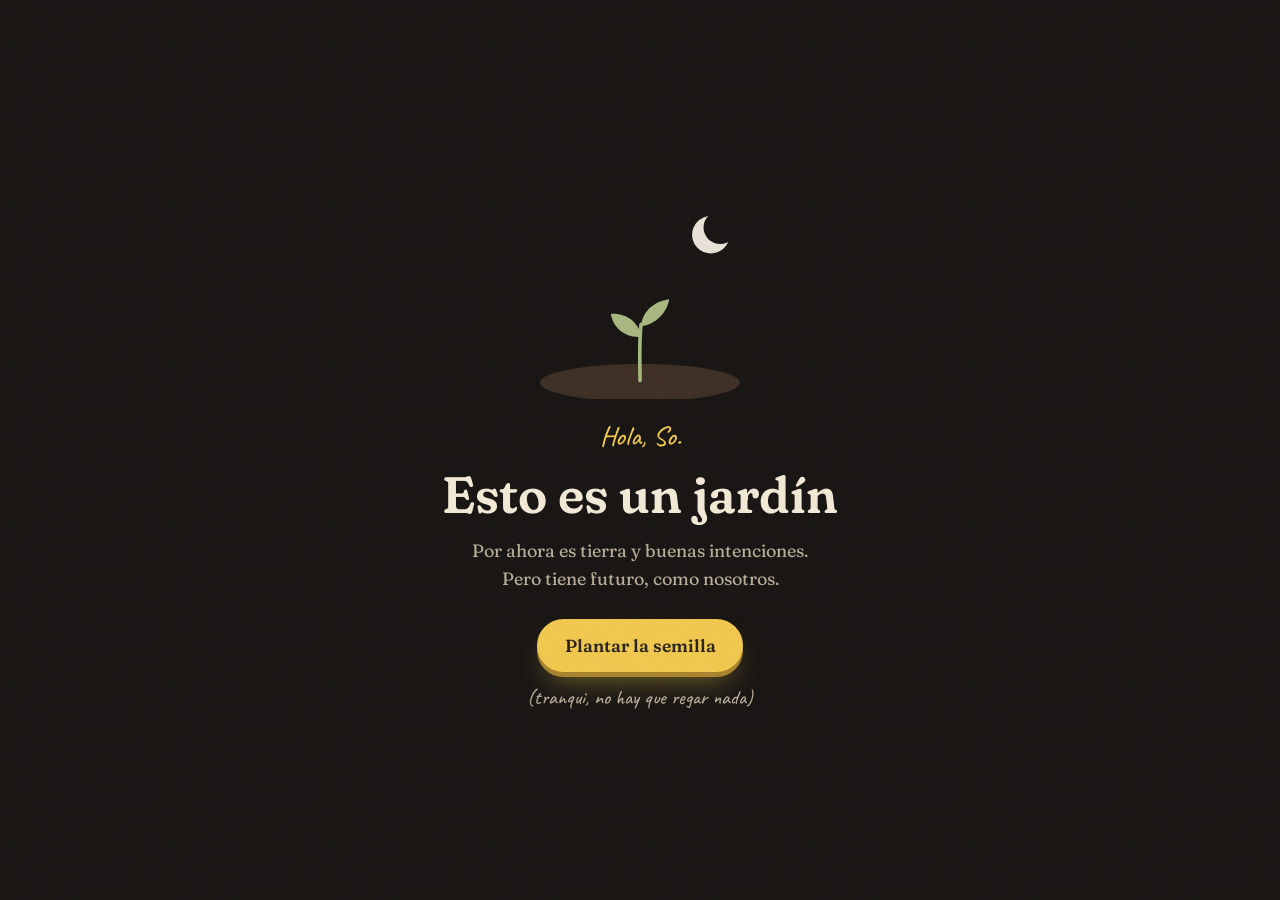
==== index.html @ dcb13357 "Etapa 1: estructura base, navegación y estilo "jardín nocturno" - Página única con secciones por has" ====
<!doctype html>
<html lang="es-AR">
<head>
  <meta charset="utf-8">
  <meta name="viewport" content="width=device-width, initial-scale=1, viewport-fit=cover">
  <meta name="robots" content="noindex, nofollow">
  <meta name="theme-color" content="#14110f">
  <meta name="color-scheme" content="dark">
  <title>Jardín nocturno</title>
  <link rel="icon" href="assets/favicon.svg" type="image/svg+xml">
  <link rel="preconnect" href="https://fonts.googleapis.com">
  <link rel="preconnect" href="https://fonts.gstatic.com" crossorigin>
  <link rel="stylesheet" href="https://fonts.googleapis.com/css2?family=Caveat:wght@500;700&family=Fraunces:ital,opsz,wght,SOFT@0,9..144,300..700,0..100;1,9..144,300..700,0..100&display=swap">
  <link rel="stylesheet" href="css/estilos.css">
  <script type="module" src="js/app.js"></script>
</head>
<body>
  <!-- Cielo de fondo: estrellas + luciérnagas (decorativo) -->
  <div class="cielo" aria-hidden="true">
    <span class="luciernaga" style="--x:12%;--y:22%;--d:0s;--t:13s;--dx:40px;--dy:-50px"></span>
    <span class="luciernaga" style="--x:78%;--y:30%;--d:1.8s;--t:16s;--dx:-30px;--dy:-70px"></span>
    <span class="luciernaga" style="--x:40%;--y:58%;--d:3.1s;--t:12s;--dx:25px;--dy:-40px"></span>
    <span class="luciernaga" style="--x:88%;--y:66%;--d:.7s;--t:15s;--dx:-45px;--dy:-30px"></span>
    <span class="luciernaga" style="--x:20%;--y:80%;--d:2.4s;--t:14s;--dx:35px;--dy:-60px"></span>
    <span class="luciernaga" style="--x:60%;--y:14%;--d:4s;--t:17s;--dx:-20px;--dy:50px"></span>
    <span class="luciernaga" style="--x:52%;--y:86%;--d:1.2s;--t:13s;--dx:-30px;--dy:-55px"></span>
  </div>

  <header class="cabecera">
    <a class="marca" href="#jardin">
      <svg viewBox="0 0 40 48" aria-hidden="true"><use href="#ico-brote"/></svg>
      <span data-texto="sitio.titulo"></span>
    </a>
    <!-- Acá va el botón de música (Etapa 5) -->
    <div class="cabecera__acciones" id="ranura-musica"></div>
  </header>

  <main id="contenido">
    <section id="entrada" class="seccion seccion--entrada" data-seccion hidden aria-labelledby="t-entrada">
      <div class="entrada">
        <svg class="entrada__escena" viewBox="0 0 240 200" aria-hidden="true">
          <circle class="escena__luna" cx="188" cy="42" r="18"/>
          <circle class="escena__luna-sombra" cx="197" cy="35" r="16"/>
          <ellipse class="escena__tierra" cx="120" cy="184" rx="96" ry="18"/>
          <g class="escena__brote">
            <path class="brote__tallo" d="M120 182 C120 160 119 146 121 128"/>
            <path class="brote__hoja" d="M121 140 C104 141 94 130 92 118 C107 117 119 126 121 140Z"/>
            <path class="brote__hoja" d="M121 130 C135 128 146 117 148 104 C133 106 122 116 121 130Z"/>
          </g>
        </svg>
        <p class="manuscrita entrada__saludo" data-texto="entrada.saludo"></p>
        <h1 id="t-entrada" tabindex="-1" data-texto="entrada.titulo"></h1>
        <p class="entrada__texto" data-texto="entrada.texto"></p>
        <button class="boton boton--primario" type="button" data-accion="entrar" data-texto="entrada.boton"></button>
        <p class="manuscrita nota" data-texto="entrada.nota"></p>
      </div>
    </section>

    <section id="jardin" class="seccion" data-seccion hidden aria-labelledby="t-jardin">
      <header class="seccion__cabecera">
        <h1 id="t-jardin" tabindex="-1" data-texto="jardin.titulo"></h1>
        <p class="bajada" data-texto="jardin.bajada"></p>
      </header>
      <div data-jardin></div>
    </section>

    <section id="cartas" class="seccion" data-seccion hidden aria-labelledby="t-cartas">
      <header class="seccion__cabecera">
        <h1 id="t-cartas" tabindex="-1" data-texto="cartas.titulo"></h1>
        <p class="bajada" data-texto="cartas.bajada"></p>
      </header>
      <div data-cartas></div>
    </section>

    <section id="juegos" class="seccion" data-seccion hidden aria-labelledby="t-juegos">
      <header class="seccion__cabecera">
        <h1 id="t-juegos" tabindex="-1" data-texto="juegos.titulo"></h1>
        <p class="bajada" data-texto="juegos.bajada"></p>
      </header>
      <div data-juegos></div>
    </section>

    <footer class="pie">
      <p class="manuscrita" data-texto="sitio.pie"></p>
    </footer>
  </main>

  <nav class="navegacion" aria-label="Secciones">
    <ul>
      <li><a href="#jardin" data-nav="jardin">
        <svg viewBox="0 0 24 24" aria-hidden="true"><use href="#ico-flor"/></svg>
        <span data-texto="nav.jardin"></span></a></li>
      <li><a href="#cartas" data-nav="cartas">
        <svg viewBox="0 0 24 24" aria-hidden="true"><use href="#ico-sobre"/></svg>
        <span data-texto="nav.cartas"></span></a></li>
      <li><a href="#juegos" data-nav="juegos">
        <svg viewBox="0 0 24 24" aria-hidden="true"><use href="#ico-juego"/></svg>
        <span data-texto="nav.juegos"></span></a></li>
    </ul>
  </nav>

  <div class="aviso" role="alert" data-aviso hidden></div>

  <!-- Íconos y dibujos reutilizables -->
  <svg width="0" height="0" style="position:absolute" aria-hidden="true">
    <symbol id="ico-brote" viewBox="0 0 40 48">
      <path d="M20 46 C20 36 19.5 28 21 19" fill="none" stroke="currentColor" stroke-width="2.6" stroke-linecap="round"/>
      <path d="M20.6 28 C12 28 7 22 6 15 C14 15 20 20 20.6 28Z" fill="currentColor"/>
      <path d="M21 21 C28 20 33 14 34 7 C26 8 21.5 13 21 21Z" fill="currentColor"/>
    </symbol>
    <symbol id="ico-flor" viewBox="0 0 24 24">
      <g fill="none" stroke="currentColor" stroke-width="1.8" stroke-linecap="round" stroke-linejoin="round">
        <circle cx="12" cy="5.2" r="2.5"/><circle cx="15.8" cy="9" r="2.5"/>
        <circle cx="12" cy="12.8" r="2.5"/><circle cx="8.2" cy="9" r="2.5"/>
        <path d="M12 15.3V21.5M12 18.5c1.6-1.8 3.4-2.3 5-2"/>
      </g>
      <circle cx="12" cy="9" r="1.4" fill="currentColor"/>
    </symbol>
    <symbol id="ico-sobre" viewBox="0 0 24 24">
      <g fill="none" stroke="currentColor" stroke-width="1.8" stroke-linecap="round" stroke-linejoin="round">
        <rect x="3" y="5.5" width="18" height="13.5" rx="2.2"/>
        <path d="M3.6 7 12 13.2 20.4 7"/>
      </g>
      <circle cx="12" cy="15.6" r="1.6" fill="currentColor"/>
    </symbol>
    <symbol id="ico-juego" viewBox="0 0 24 24">
      <rect x="4" y="4" width="16" height="16" rx="4" fill="none" stroke="currentColor" stroke-width="1.8" transform="rotate(-6 12 12)"/>
      <g fill="currentColor"><circle cx="8.8" cy="9.2" r="1.4"/><circle cx="12" cy="12" r="1.4"/><circle cx="15.2" cy="14.8" r="1.4"/></g>
    </symbol>
  </svg>

  <template id="tpl-brote">
    <svg class="brote" viewBox="0 0 40 48" aria-hidden="true"><use href="#ico-brote"/></svg>
  </template>

  <template id="tpl-margarita">
    <svg class="margarita-tinta" viewBox="0 0 120 150" aria-hidden="true">
      <path class="tallo" d="M60 82 C58 105 62 125 58 146 M60 118 C70 108 82 106 90 110 C82 120 70 122 60 118Z"/>
      <g class="petalos">
        <ellipse cx="60" cy="30" rx="9" ry="22"/>
        <ellipse cx="60" cy="30" rx="9" ry="22" transform="rotate(36 60 60)"/>
        <ellipse cx="60" cy="30" rx="9" ry="22" transform="rotate(72 60 60)"/>
        <ellipse cx="60" cy="30" rx="9" ry="22" transform="rotate(108 60 60)"/>
        <ellipse cx="60" cy="30" rx="9" ry="22" transform="rotate(144 60 60)"/>
        <ellipse cx="60" cy="30" rx="9" ry="22" transform="rotate(180 60 60)"/>
        <ellipse cx="60" cy="30" rx="9" ry="22" transform="rotate(216 60 60)"/>
        <ellipse cx="60" cy="30" rx="9" ry="22" transform="rotate(252 60 60)"/>
        <ellipse cx="60" cy="30" rx="9" ry="22" transform="rotate(288 60 60)"/>
        <ellipse cx="60" cy="30" rx="9" ry="22" transform="rotate(324 60 60)"/>
      </g>
      <circle class="centro" cx="60" cy="60" r="13"/>
    </svg>
  </template>
</body>
</html>
---- css/estilos.css ----
/* =========================================================
   Jardín nocturno — estilos
   Mobile-first: todo está pensado para ~390px y crece desde ahí.
   ========================================================= */

/* ---------- Paleta y tokens ---------- */
:root {
  /* Noche (fondos) */
  --noche: #14110f;
  --noche-2: #1d1915;
  --noche-3: #29231d;
  --linea: #3a3229;

  /* Texto sobre la noche */
  --crema: #f3ead6;
  --crema-tenue: #b8ad97;

  /* Papel (tarjetas "hechas a mano") */
  --papel: #f1e6cc;
  --tinta: #2a211a;
  --tinta-suave: #4d4034;
  --tinta-ambar: #7a4f0e;

  /* Flores y plantas */
  --amarillo: #f2c84b;
  --amarillo-claro: #f8df93;
  --amarillo-sombra: #a8822a;
  --blanco-flor: #fbf6ea;
  --musgo: #a7b77e;
  --musgo-oscuro: #4a5638;
  --tierra: #3b2c21;
  --tierra-2: #2c2119;

  /* Tipografías (máximo 2 familias) */
  --f-serif: "Fraunces", Georgia, "Times New Roman", serif;
  --f-mano: "Caveat", "Segoe Print", "Bradley Hand", cursive;

  /* Formas y movimiento */
  --radio: 18px;
  --borde-a-mano: 255px 18px 225px 18px / 18px 225px 18px 255px;
  --sombra: 0 14px 32px -14px rgb(0 0 0 / .8);
  --facil: cubic-bezier(.2, .8, .2, 1);
  --rebote: cubic-bezier(.34, 1.56, .64, 1);

  /* Layout */
  --ancho: 34rem;
  --nav-alto: 72px;
}

/* ---------- Base ---------- */
*, *::before, *::after { box-sizing: border-box; }
[hidden] { display: none !important; }

html {
  color-scheme: dark;
  -webkit-text-size-adjust: 100%;
  background: var(--noche);
}

body {
  margin: 0;
  min-height: 100dvh;
  padding-bottom: calc(var(--nav-alto) + env(safe-area-inset-bottom));
  background: var(--noche);
  color: var(--crema);
  font-family: var(--f-serif);
  font-size: 1.0625rem;
  line-height: 1.55;
  font-optical-sizing: auto;
  font-variation-settings: "SOFT" 60;
  -webkit-tap-highlight-color: transparent;
  overflow-x: hidden;
}

/* Grano de papel muy sutil: una imagen estática, no cuesta nada animarla porque no se anima */
body::after {
  content: "";
  position: fixed;
  inset: 0;
  z-index: 100;
  pointer-events: none;
  opacity: .07;
  background-image: url("data:image/svg+xml,%3Csvg xmlns='http://www.w3.org/2000/svg' width='160' height='160'%3E%3Cfilter id='n'%3E%3CfeTurbulence type='fractalNoise' baseFrequency='.9' numOctaves='2' stitchTiles='stitch'/%3E%3C/filter%3E%3Crect width='100%25' height='100%25' filter='url(%23n)'/%3E%3C/svg%3E");
}

img, svg { display: block; max-width: 100%; }
p { margin: 0; }

h1, h2, h3 {
  margin: 0;
  font-weight: 600;
  line-height: 1.08;
  font-variation-settings: "SOFT" 100;
  text-wrap: balance;
}

a { color: var(--amarillo); }

:focus-visible {
  outline: 3px solid var(--amarillo);
  outline-offset: 3px;
  border-radius: 8px;
}
[tabindex="-1"]:focus { outline: none; }

.manuscrita {
  font-family: var(--f-mano);
  font-size: 1.45rem;
  font-weight: 500;
  line-height: 1.15;
}

.visualmente-oculto {
  position: absolute !important;
  width: 1px; height: 1px;
  overflow: hidden;
  clip: rect(0 0 0 0);
  white-space: nowrap;
}

/* ---------- Cielo: estrellas + luciérnagas ---------- */
.cielo {
  position: fixed;
  inset: 0;
  z-index: -1;
  overflow: hidden;
  pointer-events: none;
  background:
    radial-gradient(1.6px 1.6px at 8% 12%, rgb(255 248 230 / .85), transparent),
    radial-gradient(1.2px 1.2px at 23% 34%, rgb(255 248 230 / .6), transparent),
    radial-gradient(1.8px 1.8px at 41% 8%, rgb(255 248 230 / .8), transparent),
    radial-gradient(1.2px 1.2px at 57% 27%, rgb(255 248 230 / .55), transparent),
    radial-gradient(1.6px 1.6px at 72% 6%, rgb(255 248 230 / .75), transparent),
    radial-gradient(1.2px 1.2px at 86% 20%, rgb(255 248 230 / .6), transparent),
    radial-gradient(1.4px 1.4px at 93% 42%, rgb(255 248 230 / .5), transparent),
    radial-gradient(1.2px 1.2px at 15% 52%, rgb(255 248 230 / .4), transparent),
    radial-gradient(1.4px 1.4px at 66% 48%, rgb(255 248 230 / .35), transparent),
    radial-gradient(120% 55% at 50% 0%, #251e17 0%, transparent 70%),
    radial-gradient(90% 40% at 50% 100%, #1b1f15 0%, transparent 70%),
    var(--noche);
}

.luciernaga {
  position: absolute;
  left: var(--x);
  top: var(--y);
  width: 5px;
  height: 5px;
  border-radius: 50%;
  background: var(--amarillo-claro);
  box-shadow: 0 0 10px 3px rgb(242 200 75 / .5);
  opacity: 0;
  will-change: transform, opacity;
  animation:
    vuelo var(--t, 14s) ease-in-out var(--d, 0s) infinite alternate,
    titila 3.4s ease-in-out var(--d, 0s) infinite;
}

@keyframes vuelo {
  to { transform: translate(var(--dx, 30px), var(--dy, -60px)); }
}
@keyframes titila {
  0%, 100% { opacity: 0; }
  50% { opacity: .9; }
}

/* ---------- Cabecera ---------- */
.cabecera {
  position: sticky;
  top: 0;
  z-index: 10;
  display: flex;
  align-items: center;
  justify-content: space-between;
  gap: 1rem;
  max-width: var(--ancho);
  margin-inline: auto;
  padding: calc(.5rem + env(safe-area-inset-top)) 1rem .5rem;
  background: linear-gradient(var(--noche) 65%, transparent);
}

.marca {
  display: inline-flex;
  align-items: center;
  gap: .4rem;
  min-height: 48px;
  color: var(--crema);
  text-decoration: none;
  font-family: var(--f-mano);
  font-size: 1.65rem;
  font-weight: 700;
}
.marca svg { width: 26px; height: 32px; color: var(--musgo); }

/* ---------- Secciones ---------- */
main {
  max-width: var(--ancho);
  margin-inline: auto;
  padding-inline: 1rem;
  transition: opacity .4s var(--facil);
}
html:not(.listo) main { opacity: 0; }

.seccion {
  padding-block: .5rem 1.5rem;
  animation: aparecer .55s var(--facil);
}
@keyframes aparecer {
  from { opacity: 0; transform: translateY(14px); }
}

.seccion__cabecera { margin-bottom: 1.75rem; }
.seccion__cabecera h1 {
  font-size: clamp(2.2rem, 10vw, 2.9rem);
  letter-spacing: -.015em;
}
/* Subrayado dibujado a mano debajo de cada título */
.seccion__cabecera h1::after {
  content: "";
  display: block;
  width: 6rem;
  height: 12px;
  margin-top: .3rem;
  background: url("data:image/svg+xml,%3Csvg xmlns='http://www.w3.org/2000/svg' viewBox='0 0 96 12'%3E%3Cpath d='M3 7c12-6 22 3 34-1s22-5 34 0c8 3 15 2 22-2' fill='none' stroke='%23f2c84b' stroke-width='2.6' stroke-linecap='round'/%3E%3C/svg%3E") no-repeat left / contain;
}

.bajada {
  margin-top: .6rem;
  max-width: 32ch;
  color: var(--crema-tenue);
}

/* ---------- Entrada ---------- */
.seccion--entrada { padding: 0; }
body[data-ruta="entrada"] { padding-bottom: 0; }
body[data-ruta="entrada"] .cabecera,
body[data-ruta="entrada"] .navegacion,
body[data-ruta="entrada"] .pie { display: none; }

.entrada {
  min-height: 100dvh;
  display: flex;
  flex-direction: column;
  align-items: center;
  justify-content: center;
  gap: .9rem;
  padding: 2rem 0 calc(2rem + env(safe-area-inset-bottom));
  text-align: center;
}
.entrada__escena { width: min(68vw, 250px); margin-bottom: .5rem; }
.entrada__saludo { color: var(--amarillo); font-size: 1.7rem; }
.entrada h1 { font-size: clamp(2.4rem, 11vw, 3.2rem); }
.entrada__texto { max-width: 28ch; color: var(--crema-tenue); }
.entrada .boton { margin-top: .75rem; }
.nota { color: var(--crema-tenue); font-size: 1.25rem; }

.escena__luna { fill: var(--blanco-flor); opacity: .92; }
.escena__luna-sombra { fill: var(--noche); }
.escena__tierra { fill: var(--tierra); }
.brote__tallo { fill: none; stroke: var(--musgo); stroke-width: 3.5; stroke-linecap: round; }
.brote__hoja { fill: var(--musgo); }
.escena__brote {
  transform-box: fill-box;
  transform-origin: 50% 100%;
  animation: brotar 1.2s var(--rebote) .3s both, mecerse 5s ease-in-out 1.6s infinite alternate;
}

@keyframes brotar {
  from { transform: scale(0); opacity: 0; }
}
@keyframes mecerse {
  from { transform: rotate(-2.5deg); }
  to { transform: rotate(2.5deg); }
}

/* ---------- Botones ---------- */
.boton {
  display: inline-flex;
  align-items: center;
  justify-content: center;
  gap: .5rem;
  min-height: 52px;
  padding: .8rem 1.7rem;
  border: 0;
  border-radius: 999px;
  font: inherit;
  font-size: 1.1rem;
  font-weight: 600;
  cursor: pointer;
  touch-action: manipulation;
  user-select: none;
  transition: transform .15s var(--facil), box-shadow .15s var(--facil);
}
.boton--primario {
  background: var(--amarillo);
  color: var(--tinta);
  box-shadow: 0 5px 0 var(--amarillo-sombra), 0 16px 30px -12px rgb(242 200 75 / .55);
}
.boton--primario:active {
  transform: translateY(4px);
  box-shadow: 0 1px 0 var(--amarillo-sombra), 0 8px 18px -10px rgb(242 200 75 / .5);
}

/* ---------- Navegación inferior ---------- */
.navegacion {
  position: fixed;
  inset: auto 0 0 0;
  z-index: 20;
  padding: .45rem .75rem calc(.45rem + env(safe-area-inset-bottom));
  background: rgb(20 17 15 / .94);
  border-top: 1px solid var(--linea);
}
.navegacion ul {
  display: grid;
  grid-template-columns: repeat(3, 1fr);
  gap: .35rem;
  max-width: var(--ancho);
  margin: 0 auto;
  padding: 0;
  list-style: none;
}
.navegacion a {
  display: flex;
  flex-direction: column;
  align-items: center;
  justify-content: center;
  gap: .15rem;
  min-height: 58px;
  border-radius: 16px;
  color: var(--crema-tenue);
  text-decoration: none;
  font-size: .9rem;
  font-weight: 500;
  touch-action: manipulation;
  transition: color .25s, background-color .25s;
}
.navegacion svg {
  width: 26px;
  height: 26px;
  transition: transform .35s var(--rebote);
}
.navegacion a[aria-current="page"] {
  color: var(--amarillo);
  background: var(--noche-3);
}
.navegacion a[aria-current="page"] svg { transform: translateY(-2px) rotate(-10deg) scale(1.08); }
.navegacion a:active svg { transform: scale(.88); }

/* ---------- Pie ---------- */
.pie {
  padding: 1rem 0 1.5rem;
  text-align: center;
  color: var(--crema-tenue);
}

/* ---------- Jardín (vista provisoria de Etapa 1: un cantero con brotes) ---------- */
.cantero { margin-top: .5rem; }
.cantero__brotes {
  display: flex;
  flex-wrap: wrap;
  justify-content: center;
  align-items: flex-end;
  gap: .25rem 1.25rem;
  padding: 0 1rem;
}
.brote {
  width: 44px;
  height: 54px;
  color: var(--musgo);
  transform-origin: 50% 100%;
  animation: brotar .9s var(--rebote) calc(.2s + var(--i, 0) * .15s) both;
}
.cantero__tierra {
  height: 26px;
  margin-top: -4px;
  border-radius: 50% 50% 14px 14px / 100% 100% 14px 14px;
  background: linear-gradient(var(--tierra), var(--tierra-2));
}
.contador {
  margin-top: 1rem;
  text-align: center;
  color: var(--amarillo);
}

/* ---------- Tarjeta simple sobre la noche ---------- */
.tarjeta-suave {
  display: grid;
  justify-items: center;
  gap: .5rem;
  padding: 1.5rem 1.25rem;
  border: 1.5px dashed var(--linea);
  border-radius: var(--borde-a-mano);
  background: var(--noche-2);
  text-align: center;
}
.tarjeta-suave svg { width: 40px; height: 40px; color: var(--amarillo); }
.tarjeta-suave .manuscrita { color: var(--amarillo); }
.tarjeta-suave p:not(.manuscrita) { color: var(--crema-tenue); max-width: 30ch; }

/* ---------- Paquete de semillas (juegos "próximamente") ---------- */
.paquete {
  position: relative;
  max-width: 19rem;
  margin: .5rem auto 0;
  padding: 2.2rem 1.4rem 1.8rem;
  background: var(--papel);
  color: var(--tinta);
  border-radius: 6px 6px 16px 16px;
  box-shadow: var(--sombra);
  text-align: center;
  transform: rotate(-1.8deg);
}
/* Línea de "cortar acá" en la solapa */
.paquete::before {
  content: "";
  position: absolute;
  inset: 14px 14px auto;
  border-top: 2px dashed rgb(42 33 26 / .3);
}
.paquete h2 { font-size: 2rem; margin-top: .25rem; }
.paquete p { color: var(--tinta-suave); margin-top: .5rem; }
.paquete .manuscrita { color: var(--tinta-ambar); margin-top: .9rem; }

.paquete__sello {
  position: absolute;
  top: 1.4rem;
  right: -.6rem;
  display: grid;
  place-items: center;
  width: 74px;
  height: 74px;
  border: 2px solid var(--tinta-ambar);
  border-radius: 50%;
  background: var(--amarillo);
  color: var(--tinta);
  font-family: var(--f-mano);
  font-size: 1.3rem;
  font-weight: 700;
  line-height: 1;
  transform: rotate(14deg);
}

.margarita-tinta { width: 104px; margin: 0 auto; }
.margarita-tinta .petalos ellipse { fill: var(--blanco-flor); stroke: var(--tinta); stroke-width: 2; }
.margarita-tinta .centro { fill: var(--amarillo); stroke: var(--tinta); stroke-width: 2; }
.margarita-tinta .tallo { fill: var(--musgo-oscuro); stroke: var(--tinta); stroke-width: 2; stroke-linecap: round; stroke-linejoin: round; }

/* ---------- Mensajes ---------- */
.vacio { text-align: center; color: var(--crema-tenue); padding: 2rem 0; }

.aviso {
  position: fixed;
  left: 1rem;
  right: 1rem;
  bottom: calc(var(--nav-alto) + 1rem + env(safe-area-inset-bottom));
  z-index: 30;
  max-width: 30rem;
  margin-inline: auto;
  padding: 1rem 1.1rem;
  border: 1px solid #7a3a2a;
  border-radius: 14px;
  background: #3a1f1a;
  color: #fff3e6;
  font-size: .95rem;
  box-shadow: var(--sombra);
}
.aviso code { color: var(--amarillo-claro); }

/* ---------- Pantallas más grandes ---------- */
@media (min-width: 48rem) {
  body { font-size: 1.125rem; }
  .navegacion a { flex-direction: row; gap: .5rem; font-size: 1rem; }
}

/* ---------- Movimiento reducido ---------- */
@media (prefers-reduced-motion: reduce) {
  *, *::before, *::after {
    animation-duration: .01ms !important;
    animation-iteration-count: 1 !important;
    transition-duration: .01ms !important;
    scroll-behavior: auto !important;
  }
  .luciernaga { opacity: .45; }
}
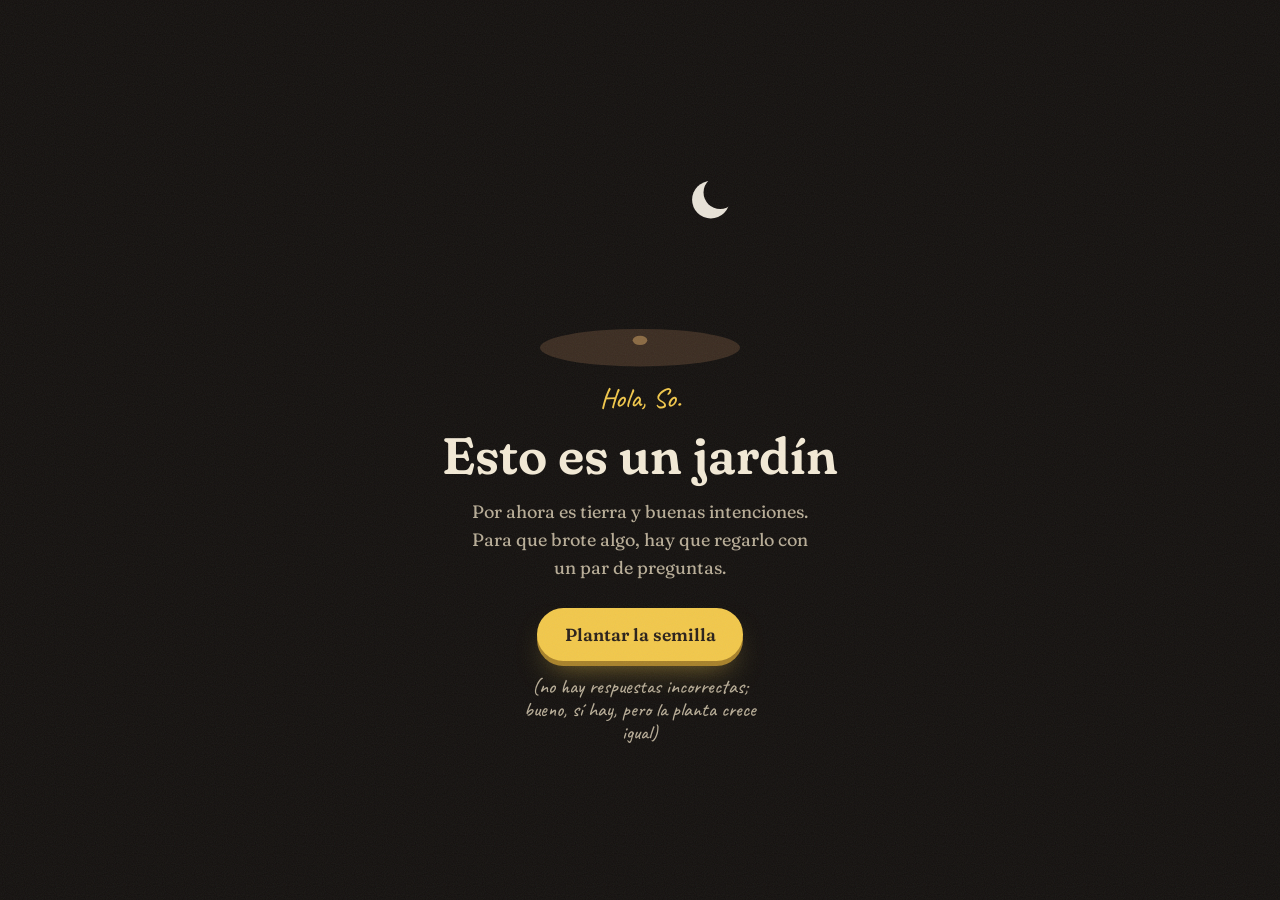
==== commit 5b5d27b9: "Etapa 3: mini-juego de la semilla en la entrada - Las preguntas de data/semilla.json se juegan una p" ====
--- a/index.html
+++ b/index.html
@@ -37,22 +37,67 @@
 
   <main id="contenido">
     <section id="entrada" class="seccion seccion--entrada" data-seccion hidden aria-labelledby="t-entrada">
-      <div class="entrada">
-        <svg class="entrada__escena" viewBox="0 0 240 200" aria-hidden="true">
+      <div class="entrada" data-modo="intro">
+        <!-- La planta crece por etapas: 0 semilla, 1-3 tallo y hojas, 4 flor. js/entrada.js prende cada .parte -->
+        <svg class="escena" data-escena viewBox="0 0 240 200" aria-hidden="true">
           <circle class="escena__luna" cx="188" cy="42" r="18"/>
           <circle class="escena__luna-sombra" cx="197" cy="35" r="16"/>
+          <g class="escena__gotas">
+            <path class="gota" d="M106 18c3 5 5 8 5 10.5a5 5 0 0 1-10 0c0-2.5 2-5.5 5-10.5Z"/>
+            <path class="gota" d="M122 8c3 5 5 8 5 10.5a5 5 0 0 1-10 0c0-2.5 2-5.5 5-10.5Z"/>
+            <path class="gota" d="M138 20c3 5 5 8 5 10.5a5 5 0 0 1-10 0c0-2.5 2-5.5 5-10.5Z"/>
+          </g>
           <ellipse class="escena__tierra" cx="120" cy="184" rx="96" ry="18"/>
-          <g class="escena__brote">
-            <path class="brote__tallo" d="M120 182 C120 160 119 146 121 128"/>
-            <path class="brote__hoja" d="M121 140 C104 141 94 130 92 118 C107 117 119 126 121 140Z"/>
-            <path class="brote__hoja" d="M121 130 C135 128 146 117 148 104 C133 106 122 116 121 130Z"/>
+          <ellipse class="parte escena__semilla" data-desde="0" data-hasta="0" cx="120" cy="177" rx="7" ry="4.5"/>
+          <g class="escena__planta">
+            <path class="parte tallo" data-desde="1" d="M120 182 C120 174 120 167 121 158"/>
+            <path class="parte hoja hoja--izq" data-desde="1" d="M121 164 C111 165 104 158 102 150 C112 149 119 155 121 164Z"/>
+            <path class="parte hoja hoja--der" data-desde="1" d="M121 160 C131 158 138 151 139 143 C129 144 122 150 121 160Z"/>
+            <path class="parte tallo" data-desde="2" d="M121 158 C122 142 118 128 120 112"/>
+            <path class="parte hoja hoja--izq" data-desde="2" d="M120 136 C106 137 97 128 95 118 C108 117 118 125 120 136Z"/>
+            <path class="parte hoja hoja--der" data-desde="2" d="M120 128 C133 126 142 117 144 106 C131 108 121 116 120 128Z"/>
+            <path class="parte tallo" data-desde="3" d="M120 112 C121 99 119 88 120 76"/>
+            <path class="parte hoja hoja--der" data-desde="3" d="M120 98 C129 97 135 91 136 84 C127 85 121 90 120 98Z"/>
+            <ellipse class="parte pimpollo" data-desde="3" data-hasta="3" cx="120" cy="69" rx="6" ry="9"/>
+            <g transform="translate(120 66)">
+              <g class="parte parte--flor" data-desde="4">
+                <use href="#flor-margarita" x="-30" y="-30" width="60" height="60"/>
+              </g>
+            </g>
           </g>
         </svg>
-        <p class="manuscrita entrada__saludo" data-texto="entrada.saludo"></p>
-        <h1 id="t-entrada" tabindex="-1" data-texto="entrada.titulo"></h1>
-        <p class="entrada__texto" data-texto="entrada.texto"></p>
-        <button class="boton boton--primario" type="button" data-accion="entrar" data-texto="entrada.boton"></button>
-        <p class="manuscrita nota" data-texto="entrada.nota"></p>
+        <div class="petalos" data-petalos aria-hidden="true"></div>
+
+        <!-- Pantalla 1: bienvenida -->
+        <div class="entrada__pantalla" data-pantalla="intro">
+          <p class="manuscrita entrada__saludo" data-solo="primera" data-texto="entrada.saludo"></p>
+          <p class="manuscrita entrada__saludo" data-solo="vuelta" data-texto="entrada.saludoVuelta"></p>
+          <h1 id="t-entrada" tabindex="-1" data-texto="entrada.titulo"></h1>
+          <p class="entrada__texto" data-solo="primera" data-texto="entrada.texto"></p>
+          <p class="entrada__texto" data-solo="vuelta" data-texto="entrada.textoVuelta"></p>
+          <div class="entrada__botones">
+            <button class="boton boton--primario" type="button" data-solo="primera" data-accion="plantar" data-texto="entrada.boton"></button>
+            <button class="boton boton--primario" type="button" data-solo="vuelta" data-accion="entrar" data-texto="entrada.entrarDirecto"></button>
+            <button class="boton boton--secundario" type="button" data-solo="vuelta" data-accion="plantar" data-texto="entrada.jugarDeNuevo"></button>
+          </div>
+          <p class="manuscrita nota" data-solo="primera" data-texto="entrada.nota"></p>
+        </div>
+
+        <!-- Pantalla 2: preguntas (salen de data/semilla.json) -->
+        <div class="entrada__pantalla" data-pantalla="pregunta" hidden>
+          <p class="manuscrita entrada__progreso" data-progreso></p>
+          <h2 class="entrada__pregunta" tabindex="-1" data-pregunta></h2>
+          <ul class="opciones" data-opciones></ul>
+          <p class="entrada__reaccion manuscrita" data-reaccion aria-live="polite"></p>
+          <button class="boton boton--primario" type="button" data-accion="siguiente" hidden></button>
+        </div>
+
+        <!-- Pantalla 3: brotó -->
+        <div class="entrada__pantalla" data-pantalla="final" hidden>
+          <h2 class="entrada__final" tabindex="-1" data-texto="semilla.final.titulo"></h2>
+          <p class="entrada__texto" data-puntaje></p>
+          <button class="boton boton--primario" type="button" data-accion="entrar" data-texto="semilla.final.boton"></button>
+        </div>
       </div>
     </section>
 
@@ -99,6 +144,31 @@
     </ul>
   </nav>
 
+  <!-- Tarjeta de recuerdo (la llena js/tarjeta.js) -->
+  <dialog class="tarjeta" data-tarjeta aria-labelledby="tarjeta-titulo">
+    <button class="tarjeta__cerrar" type="button" data-accion="cerrar" data-texto-aria="tarjeta.cerrar">
+      <svg viewBox="0 0 24 24" aria-hidden="true"><use href="#ico-cerrar"/></svg>
+    </button>
+    <article class="tarjeta__papel" data-papel>
+      <figure class="tarjeta__polaroid">
+        <div class="tarjeta__foto" data-foto></div>
+        <figcaption class="manuscrita" data-pie></figcaption>
+      </figure>
+      <p class="tarjeta__fecha" data-fecha></p>
+      <h2 id="tarjeta-titulo" data-titulo></h2>
+      <div class="tarjeta__texto" data-cuerpo></div>
+    </article>
+    <div class="tarjeta__pasos" data-pasos>
+      <button class="boton-redondo" type="button" data-accion="anterior" data-texto-aria="tarjeta.anterior">
+        <svg viewBox="0 0 24 24" aria-hidden="true" style="transform:scaleX(-1)"><use href="#ico-flecha"/></svg>
+      </button>
+      <span class="manuscrita" data-posicion aria-live="polite"></span>
+      <button class="boton-redondo" type="button" data-accion="siguiente" data-texto-aria="tarjeta.siguiente">
+        <svg viewBox="0 0 24 24" aria-hidden="true"><use href="#ico-flecha"/></svg>
+      </button>
+    </div>
+  </dialog>
+
   <div class="aviso" role="alert" data-aviso hidden></div>
 
   <!-- Íconos y dibujos reutilizables -->
@@ -127,11 +197,74 @@
       <rect x="4" y="4" width="16" height="16" rx="4" fill="none" stroke="currentColor" stroke-width="1.8" transform="rotate(-6 12 12)"/>
       <g fill="currentColor"><circle cx="8.8" cy="9.2" r="1.4"/><circle cx="12" cy="12" r="1.4"/><circle cx="15.2" cy="14.8" r="1.4"/></g>
     </symbol>
+    <symbol id="ico-cerrar" viewBox="0 0 24 24">
+      <path d="M6.5 6.8c3.6 3.2 7.4 7 11 10.6M17.3 6.4c-3.4 3.8-7 7.4-10.8 11" fill="none" stroke="currentColor" stroke-width="2.4" stroke-linecap="round"/>
+    </symbol>
+    <symbol id="ico-flecha" viewBox="0 0 24 24">
+      <path d="M4.5 12.4c4.8-.5 9.6-.3 14.5 0M13.8 6.6c1.8 2 3.6 3.8 5.4 5.6-1.9 1.8-3.7 3.6-5.6 5.4" fill="none" stroke="currentColor" stroke-width="2.4" stroke-linecap="round" stroke-linejoin="round"/>
+    </symbol>
+
+    <!-- Flores del jardín (cabezas). viewBox centrado en 0,0 -->
+    <symbol id="flor-margarita" viewBox="-30 -30 60 60">
+      <g fill="#fbf6ea" stroke="#d8cdb4" stroke-width=".8">
+        <ellipse cy="-14" rx="5" ry="12"/>
+        <ellipse cy="-14" rx="5" ry="12" transform="rotate(30)"/>
+        <ellipse cy="-14" rx="5" ry="12" transform="rotate(60)"/>
+        <ellipse cy="-14" rx="5" ry="12" transform="rotate(90)"/>
+        <ellipse cy="-14" rx="5" ry="12" transform="rotate(120)"/>
+        <ellipse cy="-14" rx="5" ry="12" transform="rotate(150)"/>
+        <ellipse cy="-14" rx="5" ry="12" transform="rotate(180)"/>
+        <ellipse cy="-14" rx="5" ry="12" transform="rotate(210)"/>
+        <ellipse cy="-14" rx="5" ry="12" transform="rotate(240)"/>
+        <ellipse cy="-14" rx="5" ry="12" transform="rotate(270)"/>
+        <ellipse cy="-14" rx="5" ry="12" transform="rotate(300)"/>
+        <ellipse cy="-14" rx="5" ry="12" transform="rotate(330)"/>
+      </g>
+      <circle r="7" fill="#f2c84b"/>
+      <circle r="7" fill="none" stroke="#c99a2e" stroke-width="1.4" stroke-dasharray="1.5 2.5"/>
+    </symbol>
+    <symbol id="flor-jazmin" viewBox="-30 -30 60 60">
+      <g fill="#fbf6ea" stroke="#d8cdb4" stroke-width=".8">
+        <path d="M0 0C7-5 11-15 5-25C-2-20-5-9 0 0Z"/>
+        <path d="M0 0C7-5 11-15 5-25C-2-20-5-9 0 0Z" transform="rotate(72)"/>
+        <path d="M0 0C7-5 11-15 5-25C-2-20-5-9 0 0Z" transform="rotate(144)"/>
+        <path d="M0 0C7-5 11-15 5-25C-2-20-5-9 0 0Z" transform="rotate(216)"/>
+        <path d="M0 0C7-5 11-15 5-25C-2-20-5-9 0 0Z" transform="rotate(288)"/>
+      </g>
+      <circle r="3.2" fill="#f8df93"/>
+    </symbol>
+    <symbol id="flor-aromo" viewBox="-30 -30 60 60">
+      <g fill="#f2c84b">
+        <circle cx="0" cy="0" r="8.5"/><circle cx="-11" cy="-6" r="7"/><circle cx="10" cy="-7" r="7.5"/>
+        <circle cx="-8" cy="9" r="6.5"/><circle cx="9" cy="9" r="6.5"/><circle cx="0" cy="-15" r="6"/>
+        <circle cx="-17" cy="5" r="5"/><circle cx="17" cy="3" r="5"/><circle cx="1" cy="16" r="5.5"/>
+      </g>
+      <g fill="#f8df93">
+        <circle cx="-2" cy="-3" r="3"/><circle cx="-13" cy="-8" r="2.4"/><circle cx="8" cy="-10" r="2.6"/>
+        <circle cx="-10" cy="7" r="2.2"/><circle cx="7" cy="6" r="2.2"/><circle cx="-2" cy="-17" r="2"/>
+      </g>
+    </symbol>
+    <symbol id="flor-calendula" viewBox="-30 -30 60 60">
+      <g fill="#eeac34">
+        <ellipse cy="-15" rx="4.6" ry="12"/><ellipse cy="-15" rx="4.6" ry="12" transform="rotate(24)"/>
+        <ellipse cy="-15" rx="4.6" ry="12" transform="rotate(48)"/><ellipse cy="-15" rx="4.6" ry="12" transform="rotate(72)"/>
+        <ellipse cy="-15" rx="4.6" ry="12" transform="rotate(96)"/><ellipse cy="-15" rx="4.6" ry="12" transform="rotate(120)"/>
+        <ellipse cy="-15" rx="4.6" ry="12" transform="rotate(144)"/><ellipse cy="-15" rx="4.6" ry="12" transform="rotate(168)"/>
+        <ellipse cy="-15" rx="4.6" ry="12" transform="rotate(192)"/><ellipse cy="-15" rx="4.6" ry="12" transform="rotate(216)"/>
+        <ellipse cy="-15" rx="4.6" ry="12" transform="rotate(240)"/><ellipse cy="-15" rx="4.6" ry="12" transform="rotate(264)"/>
+        <ellipse cy="-15" rx="4.6" ry="12" transform="rotate(288)"/><ellipse cy="-15" rx="4.6" ry="12" transform="rotate(312)"/>
+        <ellipse cy="-15" rx="4.6" ry="12" transform="rotate(336)"/>
+      </g>
+      <g fill="#f2c84b">
+        <ellipse cy="-9" rx="3.6" ry="8" transform="rotate(12)"/><ellipse cy="-9" rx="3.6" ry="8" transform="rotate(52)"/>
+        <ellipse cy="-9" rx="3.6" ry="8" transform="rotate(92)"/><ellipse cy="-9" rx="3.6" ry="8" transform="rotate(132)"/>
+        <ellipse cy="-9" rx="3.6" ry="8" transform="rotate(172)"/><ellipse cy="-9" rx="3.6" ry="8" transform="rotate(212)"/>
+        <ellipse cy="-9" rx="3.6" ry="8" transform="rotate(252)"/><ellipse cy="-9" rx="3.6" ry="8" transform="rotate(292)"/>
+        <ellipse cy="-9" rx="3.6" ry="8" transform="rotate(332)"/>
+      </g>
+      <circle r="5" fill="#7a4f0e"/>
+    </symbol>
   </svg>
-
-  <template id="tpl-brote">
-    <svg class="brote" viewBox="0 0 40 48" aria-hidden="true"><use href="#ico-brote"/></svg>
-  </template>
 
   <template id="tpl-margarita">
     <svg class="margarita-tinta" viewBox="0 0 120 150" aria-hidden="true">
--- a/css/estilos.css
+++ b/css/estilos.css
@@ -247,23 +247,176 @@
   padding: 2rem 0 calc(2rem + env(safe-area-inset-bottom));
   text-align: center;
 }
-.entrada__escena { width: min(68vw, 250px); margin-bottom: .5rem; }
+.entrada { position: relative; }
+.entrada__pantalla {
+  display: flex;
+  flex-direction: column;
+  align-items: center;
+  gap: .9rem;
+  width: 100%;
+  animation: aparecer .45s var(--facil);
+}
 .entrada__saludo { color: var(--amarillo); font-size: 1.7rem; }
 .entrada h1 { font-size: clamp(2.4rem, 11vw, 3.2rem); }
 .entrada__texto { max-width: 28ch; color: var(--crema-tenue); }
-.entrada .boton { margin-top: .75rem; }
-.nota { color: var(--crema-tenue); font-size: 1.25rem; }
+.entrada__botones {
+  display: flex;
+  flex-direction: column;
+  align-items: center;
+  gap: .9rem;
+  margin-top: .75rem;
+}
+.nota { max-width: 26ch; color: var(--crema-tenue); font-size: 1.25rem; }
+
+/* --- Escena: la planta que crece --- */
+.escena {
+  width: min(68vw, 250px);
+  margin-bottom: .25rem;
+  overflow: visible;
+  transition: width .5s var(--facil);
+}
+.entrada[data-modo="pregunta"] .escena { width: min(48vw, 190px); }
 
 .escena__luna { fill: var(--blanco-flor); opacity: .92; }
 .escena__luna-sombra { fill: var(--noche); }
 .escena__tierra { fill: var(--tierra); }
-.brote__tallo { fill: none; stroke: var(--musgo); stroke-width: 3.5; stroke-linecap: round; }
-.brote__hoja { fill: var(--musgo); }
-.escena__brote {
+.escena__semilla { fill: #8a6a43; }
+.tallo { fill: none; stroke: var(--musgo); stroke-width: 3.5; stroke-linecap: round; }
+.hoja { fill: var(--musgo); }
+.pimpollo { fill: var(--blanco-flor); stroke: var(--musgo); stroke-width: 2; }
+
+.escena__planta {
   transform-box: fill-box;
   transform-origin: 50% 100%;
-  animation: brotar 1.2s var(--rebote) .3s both, mecerse 5s ease-in-out 1.6s infinite alternate;
-}
+  animation: mecerse 5s ease-in-out infinite alternate;
+}
+
+/* Cada parte aparece creciendo desde su base */
+.parte {
+  transform-box: fill-box;
+  transform-origin: 50% 100%;
+  transform: scale(0);
+  opacity: 0;
+  transition: transform .8s var(--rebote), opacity .3s;
+}
+.parte.visible { transform: none; opacity: 1; }
+.hoja--izq { transform-origin: 100% 100%; transition-delay: .25s; }
+.hoja--der { transform-origin: 0% 100%; transition-delay: .35s; }
+.escena__semilla, .pimpollo { transform-origin: 50% 50%; }
+.parte--flor {
+  transform-origin: 50% 50%;
+  transform: scale(0) rotate(-120deg);
+  transition-duration: 1.1s;
+  transition-delay: .2s;
+}
+
+/* Gotas al responder */
+.gota { fill: #9fc3d6; opacity: 0; transform-box: fill-box; }
+.escena.regando .gota { animation: caer .9s ease-in both; }
+.escena.regando .gota:nth-child(2) { animation-delay: .15s; }
+.escena.regando .gota:nth-child(3) { animation-delay: .3s; }
+@keyframes caer {
+  0% { opacity: 0; transform: translateY(-8px); }
+  25% { opacity: .9; }
+  100% { opacity: 0; transform: translateY(55px); }
+}
+
+/* Lluvia de pétalos al florecer */
+.petalos {
+  position: absolute;
+  inset: 0;
+  overflow: hidden;
+  pointer-events: none;
+}
+.petalo {
+  position: absolute;
+  top: 12%;
+  left: var(--x);
+  width: 10px;
+  height: 16px;
+  border-radius: 50% 50% 50% 50% / 65% 65% 35% 35%;
+  background: var(--blanco-flor);
+  opacity: 0;
+  animation: caer-petalo var(--t, 2.6s) ease-in var(--d, 0s) forwards;
+}
+.petalo--amarillo { background: var(--amarillo); }
+@keyframes caer-petalo {
+  0% { opacity: 0; transform: translate(0, 0) rotate(0); }
+  10% { opacity: 1; }
+  100% { opacity: 0; transform: translate(var(--dx), 75vh) rotate(var(--giro)); }
+}
+
+/* --- Preguntas --- */
+.entrada__progreso { color: var(--amarillo); font-size: 1.35rem; }
+.entrada__pregunta {
+  max-width: 22ch;
+  font-size: clamp(1.6rem, 7vw, 2rem);
+}
+.opciones {
+  display: grid;
+  gap: .7rem;
+  width: 100%;
+  margin: .4rem 0 0;
+  padding: 0;
+  list-style: none;
+}
+.opcion {
+  position: relative;
+  width: 100%;
+  min-height: 58px;
+  padding: .85rem 3rem .85rem 1.1rem;
+  border: 1.5px solid var(--linea);
+  border-radius: var(--borde-a-mano);
+  background: var(--noche-2);
+  color: var(--crema);
+  font: inherit;
+  text-align: left;
+  cursor: pointer;
+  touch-action: manipulation;
+  transition: transform .15s var(--facil), background-color .25s, border-color .25s, opacity .3s;
+}
+.opcion:active { transform: scale(.97); }
+.opcion:disabled { cursor: default; }
+.opciones.respondida .opcion:not(.opcion--bien, .opcion--mal, .opcion--era) { opacity: .45; }
+
+.opcion::after {
+  position: absolute;
+  right: 1rem;
+  top: 50%;
+  translate: 0 -50%;
+  font-family: var(--f-mano);
+  font-size: 1.6rem;
+  font-weight: 700;
+}
+.opcion--bien { border-color: var(--musgo); background: var(--musgo-oscuro); }
+.opcion--bien::after { content: "✓"; color: var(--amarillo-claro); }
+.opcion--mal { border-color: #c4704f; background: #3a221a; animation: sacudir .4s; }
+.opcion--mal::after { content: "✗"; color: #f0a585; }
+.opcion--era { padding-right: 5.5rem; border-color: var(--musgo); border-style: dashed; }
+.opcion--era::after { content: "era esta"; font-size: 1.15rem; color: var(--musgo); }
+@keyframes sacudir {
+  20%, 60% { transform: translateX(-6px); }
+  40%, 80% { transform: translateX(6px); }
+}
+
+.entrada__reaccion {
+  min-height: 1.5em;
+  max-width: 26ch;
+  color: var(--amarillo-claro);
+}
+.entrada__reaccion:empty { display: none; }
+
+.entrada__final {
+  font-size: clamp(2.6rem, 12vw, 3.4rem);
+  color: var(--amarillo);
+}
+
+.boton--secundario {
+  background: transparent;
+  color: var(--crema);
+  border: 1.5px solid rgb(184 173 151 / .45);
+}
+.boton--secundario:active { transform: scale(.96); }
 
 @keyframes brotar {
   from { transform: scale(0); opacity: 0; }
@@ -353,34 +506,262 @@
   color: var(--crema-tenue);
 }
 
-/* ---------- Jardín (vista provisoria de Etapa 1: un cantero con brotes) ---------- */
-.cantero { margin-top: .5rem; }
-.cantero__brotes {
+/* ---------- Jardín ---------- */
+.cantero {
+  display: grid;
+  grid-template-columns: repeat(3, 1fr);
+  align-items: end;
+  row-gap: 1.25rem;
+  margin-top: .5rem;
+}
+
+.flor {
+  position: relative;
   display: flex;
-  flex-wrap: wrap;
-  justify-content: center;
-  align-items: flex-end;
-  gap: .25rem 1.25rem;
-  padding: 0 1rem;
-}
-.brote {
-  width: 44px;
-  height: 54px;
-  color: var(--musgo);
+  flex-direction: column;
+  align-items: center;
+  padding: 0;
+  border: 0;
+  background: none;
+  color: inherit;
+  font: inherit;
+  cursor: pointer;
+  touch-action: manipulation;
+}
+
+.flor__planta {
+  display: flex;
+  flex-direction: column;
+  align-items: center;
   transform-origin: 50% 100%;
-  animation: brotar .9s var(--rebote) calc(.2s + var(--i, 0) * .15s) both;
-}
-.cantero__tierra {
-  height: 26px;
-  margin-top: -4px;
-  border-radius: 50% 50% 14px 14px / 100% 100% 14px 14px;
+  animation:
+    brotar .9s var(--rebote) calc(.15s + var(--i, 0) * .12s) both,
+    mecerse calc(4.5s + var(--i, 0) * .37s) ease-in-out calc(1.2s + var(--i, 0) * .2s) infinite alternate;
+}
+
+.flor__cabeza {
+  display: grid;
+  place-items: center;
+  width: 76px;
+  height: 76px;
+  margin-bottom: -10px;
+  border-radius: 50%;
+  /* Brillito bajo la luna, sin filtros caros */
+  background: radial-gradient(circle, rgb(248 223 147 / .16) 0%, transparent 68%);
+  transition: transform .25s var(--rebote);
+}
+.flor__cabeza svg { width: 62px; height: 62px; }
+
+.flor__tallo {
+  position: relative;
+  width: 3px;
+  height: var(--alto, 90px);
+  border-radius: 2px;
+  background: var(--musgo);
+}
+/* Una hojita por tallo */
+.flor__tallo::before {
+  content: "";
+  position: absolute;
+  top: 45%;
+  left: 2px;
+  width: 18px;
+  height: 9px;
+  border-radius: 0 100% 0 100%;
+  background: var(--musgo);
+  transform: rotate(-24deg);
+  transform-origin: 0 50%;
+}
+.flor:nth-child(even) .flor__tallo::before {
+  left: auto;
+  right: 2px;
+  border-radius: 100% 0 100% 0;
+  transform: rotate(24deg);
+  transform-origin: 100% 50%;
+}
+
+/* Montículos que se pisan entre sí y forman una franja de tierra por fila */
+.flor__tierra {
+  width: 118%;
+  height: 22px;
+  margin-top: -3px;
+  border-radius: 50% 50% 8px 8px / 100% 100% 8px 8px;
   background: linear-gradient(var(--tierra), var(--tierra-2));
 }
+
+.flor__fecha {
+  margin-top: .3rem;
+  color: var(--crema-tenue);
+  font-size: 1.15rem;
+}
+
+.flor:active .flor__cabeza { transform: scale(.9) rotate(-8deg); }
+
+/* Flor agregada desde la última visita */
+.flor--nueva .flor__cabeza {
+  background: radial-gradient(circle, rgb(248 223 147 / .38) 0%, transparent 70%);
+  animation: latido 2.4s ease-in-out infinite;
+}
+.flor__nueva {
+  position: absolute;
+  top: -1.4rem;
+  z-index: 1;
+  padding: 0 .45rem;
+  border-radius: 8px;
+  background: var(--amarillo);
+  color: var(--tinta);
+  font-size: 1.1rem;
+  font-weight: 700;
+  transform: rotate(-6deg);
+}
+@keyframes latido {
+  50% { transform: scale(1.08); }
+}
+
 .contador {
-  margin-top: 1rem;
+  margin-top: 1.25rem;
   text-align: center;
   color: var(--amarillo);
 }
+
+/* ---------- Tarjeta de recuerdo ---------- */
+html.con-modal { overflow: hidden; }
+
+.tarjeta {
+  width: min(100% - 1.5rem, 26rem);
+  max-width: none;
+  max-height: none;
+  margin: auto;
+  padding: 1.6rem 0 0;
+  border: 0;
+  background: transparent;
+  color: var(--tinta);
+  overflow: visible;
+}
+.tarjeta::backdrop {
+  background: rgb(10 8 7 / .82);
+}
+
+.tarjeta__papel {
+  max-height: calc(100dvh - 9.5rem);
+  overflow-y: auto;
+  overscroll-behavior: contain;
+  padding: 1rem 1.1rem 1.4rem;
+  border-radius: 6px;
+  background: var(--papel);
+  box-shadow: var(--sombra);
+  transform: rotate(var(--giro, 0deg));
+  touch-action: pan-y;
+}
+.tarjeta__papel.entra { animation: abrir-tarjeta .5s var(--rebote); }
+.tarjeta__papel.entra-desde-der { animation: entra-der .35s var(--facil); }
+.tarjeta__papel.entra-desde-izq { animation: entra-izq .35s var(--facil); }
+
+@keyframes abrir-tarjeta {
+  from { opacity: 0; transform: translateY(30px) scale(.85) rotate(-6deg); }
+}
+@keyframes entra-der {
+  from { opacity: 0; transform: translateX(40px) rotate(3deg); }
+}
+@keyframes entra-izq {
+  from { opacity: 0; transform: translateX(-40px) rotate(-3deg); }
+}
+
+.tarjeta__polaroid {
+  margin: 0 0 1rem;
+  padding: .6rem .6rem .2rem;
+  background: #fffdf7;
+  box-shadow: 0 2px 8px -3px rgb(42 33 26 / .45);
+  transform: rotate(-1deg);
+}
+.tarjeta__foto {
+  min-height: 12rem;
+  background: #e8dfca;
+}
+.tarjeta__foto img {
+  width: 100%;
+  max-height: 44dvh;
+  object-fit: cover;
+}
+.tarjeta__polaroid figcaption {
+  padding: .45rem .2rem .35rem;
+  color: var(--tinta-suave);
+  text-align: center;
+  font-size: 1.4rem;
+}
+
+.tarjeta__sin-foto {
+  display: grid;
+  place-items: center;
+  align-content: center;
+  gap: .5rem;
+  min-height: 14rem;
+  padding: 1.5rem;
+  text-align: center;
+  color: var(--tinta-suave);
+}
+.tarjeta__sin-foto svg { width: 96px; height: 96px; }
+
+.tarjeta__fecha {
+  color: var(--tinta-ambar);
+  font-size: .85rem;
+  font-weight: 600;
+  letter-spacing: .08em;
+  text-transform: uppercase;
+}
+.tarjeta h2 {
+  margin-top: .2rem;
+  font-size: 1.7rem;
+}
+.tarjeta__texto {
+  display: grid;
+  gap: .7rem;
+  margin-top: .7rem;
+  color: var(--tinta-suave);
+}
+
+.tarjeta__cerrar {
+  position: absolute;
+  top: .2rem;
+  right: -.2rem;
+  z-index: 2;
+  display: grid;
+  place-items: center;
+  width: 52px;
+  height: 52px;
+  border: 0;
+  border-radius: 50%;
+  background: var(--amarillo);
+  color: var(--tinta);
+  box-shadow: 0 4px 0 var(--amarillo-sombra);
+  cursor: pointer;
+  touch-action: manipulation;
+}
+.tarjeta__cerrar svg { width: 24px; height: 24px; }
+.tarjeta__cerrar:active { transform: translateY(3px); box-shadow: 0 1px 0 var(--amarillo-sombra); }
+
+.tarjeta__pasos {
+  display: flex;
+  align-items: center;
+  justify-content: space-between;
+  gap: 1rem;
+  padding: .9rem .25rem 0;
+  color: var(--crema);
+}
+.boton-redondo {
+  display: grid;
+  place-items: center;
+  width: 52px;
+  height: 52px;
+  border: 1.5px solid var(--linea);
+  border-radius: 50%;
+  background: var(--noche-2);
+  color: var(--crema);
+  cursor: pointer;
+  touch-action: manipulation;
+}
+.boton-redondo svg { width: 24px; height: 24px; }
+.boton-redondo:active { transform: scale(.92); }
 
 /* ---------- Tarjeta simple sobre la noche ---------- */
 .tarjeta-suave {
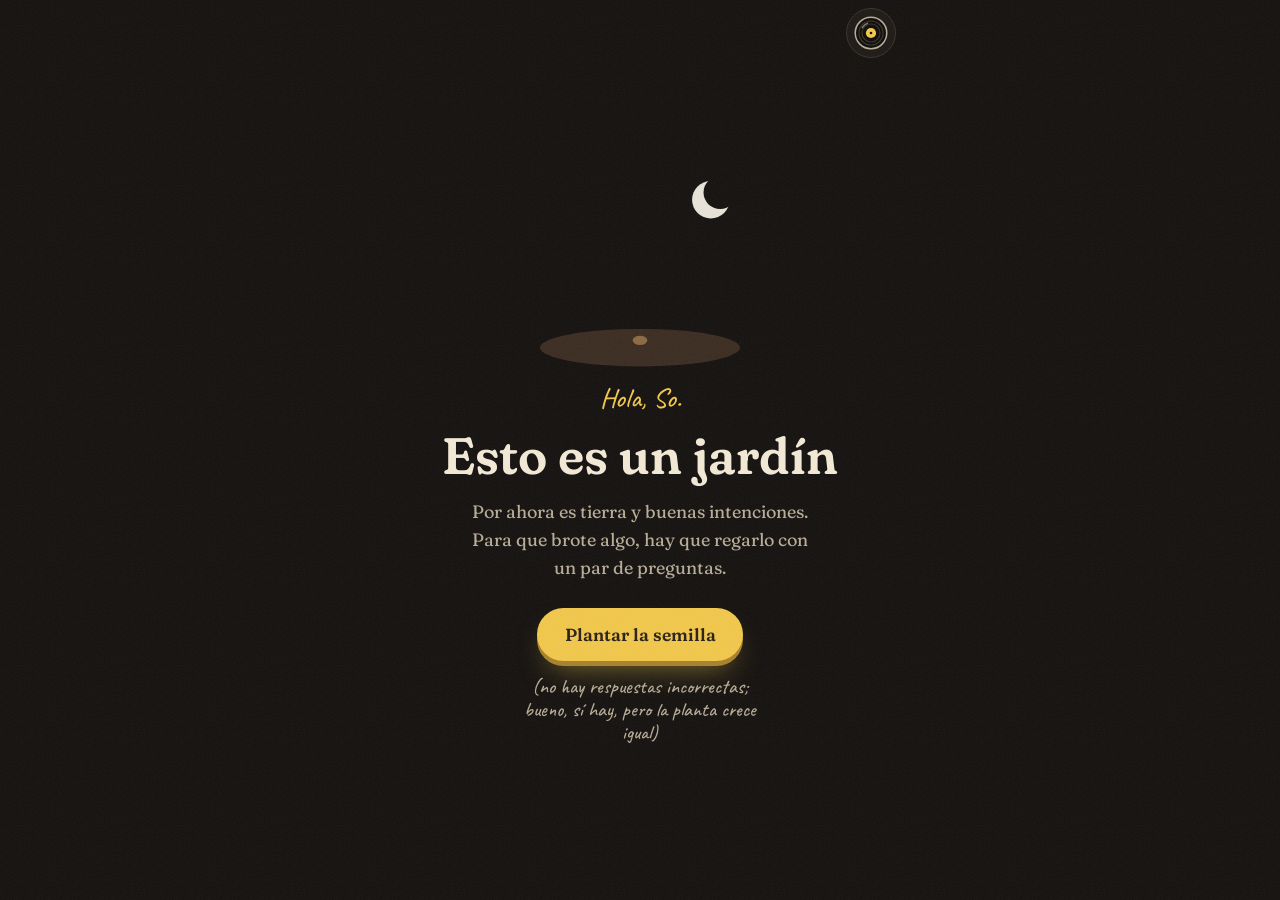
==== commit 207a36dd: "Etapa 5: música con Spotify y rincón de juegos modular - Botón de disco siempre visible (también en " ====
--- a/index.html
+++ b/index.html
@@ -31,8 +31,6 @@
       <svg viewBox="0 0 40 48" aria-hidden="true"><use href="#ico-brote"/></svg>
       <span data-texto="sitio.titulo"></span>
     </a>
-    <!-- Acá va el botón de música (Etapa 5) -->
-    <div class="cabecera__acciones" id="ranura-musica"></div>
   </header>
 
   <main id="contenido">
@@ -169,6 +167,19 @@
     </div>
   </dialog>
 
+  <!-- Carta abierta (la llena js/cartas.js) -->
+  <dialog class="tarjeta carta" data-carta aria-labelledby="carta-titulo">
+    <button class="tarjeta__cerrar" type="button" data-accion="cerrar" data-texto-aria="cartas.cerrar">
+      <svg viewBox="0 0 24 24" aria-hidden="true"><use href="#ico-cerrar"/></svg>
+    </button>
+    <article class="tarjeta__papel carta__papel" data-papel>
+      <p class="tarjeta__fecha" data-fecha></p>
+      <h2 id="carta-titulo" data-titulo></h2>
+      <div class="carta__texto" data-cuerpo></div>
+      <p class="carta__firma manuscrita" data-firma></p>
+    </article>
+  </dialog>
+
   <div class="aviso" role="alert" data-aviso hidden></div>
 
   <!-- Íconos y dibujos reutilizables -->
@@ -196,6 +207,19 @@
     <symbol id="ico-juego" viewBox="0 0 24 24">
       <rect x="4" y="4" width="16" height="16" rx="4" fill="none" stroke="currentColor" stroke-width="1.8" transform="rotate(-6 12 12)"/>
       <g fill="currentColor"><circle cx="8.8" cy="9.2" r="1.4"/><circle cx="12" cy="12" r="1.4"/><circle cx="15.2" cy="14.8" r="1.4"/></g>
+    </symbol>
+    <symbol id="ico-disco" viewBox="0 0 24 24">
+      <circle cx="12" cy="12" r="10.5" fill="#0d0b0a" stroke="#b8ad97" stroke-width="1"/>
+      <circle cx="12" cy="12" r="8" fill="none" stroke="#3a3229" stroke-width=".8"/>
+      <circle cx="12" cy="12" r="6" fill="none" stroke="#3a3229" stroke-width=".8"/>
+      <path d="M6.2 8.4a7 7 0 0 1 3.6-3" fill="none" stroke="#b8ad97" stroke-width=".9" stroke-linecap="round" opacity=".7"/>
+      <circle cx="12" cy="12" r="3.4" fill="#f2c84b"/>
+      <circle cx="12" cy="12" r=".9" fill="#14110f"/>
+    </symbol>
+    <symbol id="ico-candado" viewBox="0 0 24 24">
+      <path d="M8.3 11V8.2a3.7 3.7 0 0 1 7.4 0V11" fill="none" stroke="currentColor" stroke-width="2.2" stroke-linecap="round"/>
+      <rect x="5.5" y="10.5" width="13" height="10" rx="2.4" fill="currentColor"/>
+      <circle cx="12" cy="15" r="1.5" fill="#f1e6cc"/>
     </symbol>
     <symbol id="ico-cerrar" viewBox="0 0 24 24">
       <path d="M6.5 6.8c3.6 3.2 7.4 7 11 10.6M17.3 6.4c-3.4 3.8-7 7.4-10.8 11" fill="none" stroke="currentColor" stroke-width="2.4" stroke-linecap="round"/>
--- a/css/estilos.css
+++ b/css/estilos.css
@@ -52,6 +52,7 @@
 [hidden] { display: none !important; }
 
 html {
+  overflow-x: clip;
   color-scheme: dark;
   -webkit-text-size-adjust: 100%;
   background: var(--noche);
@@ -778,6 +779,198 @@
 .tarjeta-suave .manuscrita { color: var(--amarillo); }
 .tarjeta-suave p:not(.manuscrita) { color: var(--crema-tenue); max-width: 30ch; }
 
+/* ---------- Cartas selladas ---------- */
+.cartas-lista {
+  overflow-x: clip; /* la solapa en 3D no debe ensanchar la página */
+  display: grid;
+  gap: 2.5rem;
+  margin: 2.5rem 0 0;
+  padding: 0;
+  list-style: none;
+}
+.carta-item {
+  display: grid;
+  justify-items: center;
+  gap: .7rem;
+  text-align: center;
+}
+
+.sobre {
+  position: relative;
+  width: min(100%, 20rem);
+  aspect-ratio: 16 / 10;
+  padding: 0;
+  border: 0;
+  border-radius: 6px;
+  background: #e9dcbd;
+  color: var(--tinta);
+  font: inherit;
+  box-shadow: var(--sombra);
+  rotate: var(--giro, 0deg);
+  perspective: 600px;
+  transition: margin-top .7s var(--facil);
+  cursor: pointer;
+  touch-action: manipulation;
+}
+.sobre:active { scale: .97; }
+.sobre.temblando { animation: temblor .45s; }
+@keyframes temblor {
+  20%, 60% { translate: -7px 0; }
+  40%, 80% { translate: 7px 0; }
+}
+
+/* Capas: hoja (atrás) < pliegue de abajo < solapa cerrada < título y sello */
+.sobre__hoja {
+  position: absolute;
+  inset: 8% 7% 10%;
+  z-index: 1;
+  border-radius: 3px;
+  background:
+    repeating-linear-gradient(transparent 0 13px, rgb(42 33 26 / .14) 13px 14px) 0 18px / 100% 100% no-repeat,
+    #fffdf7;
+  transition: translate .7s var(--rebote) .45s;
+}
+.sobre__pliegue {
+  position: absolute;
+  inset: 0;
+  z-index: 2;
+  border-radius: 6px;
+  background: var(--papel);
+  clip-path: polygon(0 0, 50% 52%, 100% 0, 100% 100%, 0 100%);
+}
+.sobre__solapa {
+  position: absolute;
+  inset: 0 0 auto;
+  height: 60%;
+  z-index: 3;
+  background: linear-gradient(#ddcca6, #e6d6b2);
+  clip-path: polygon(0 0, 100% 0, 50% 100%);
+  transform-origin: 50% 0;
+  transition: transform .7s var(--facil), z-index 0s .35s;
+}
+.sobre__titulo {
+  position: absolute;
+  inset: auto 1rem 12%;
+  z-index: 4;
+  font-size: 1.5rem;
+  font-weight: 700;
+  line-height: 1.1;
+}
+.sobre__sello {
+  position: absolute;
+  top: 60%;
+  left: 50%;
+  z-index: 5;
+  display: grid;
+  place-items: center;
+  width: 54px;
+  height: 54px;
+  margin: -27px 0 0 -27px;
+  border-radius: 46% 54% 50% 50% / 52% 48% 52% 48%;
+  background: radial-gradient(circle at 35% 30%, #f8dc84, #d4a437 55%, #9a7020);
+  box-shadow: 0 3px 6px -2px rgb(0 0 0 / .5), inset 0 0 0 3px rgb(154 112 32 / .5);
+  color: #5c4210;
+  transition: scale .4s var(--rebote), opacity .3s;
+}
+.sobre__sello svg { width: 24px; height: 24px; }
+
+/* Abierta: la solapa se da vuelta, la hoja asoma y el sello se va */
+.sobre--abierta .sobre__solapa {
+  z-index: 0;
+  transform: rotateX(180deg);
+}
+.sobre--abierta .sobre__hoja { translate: 0 -38%; }
+/* Lugar para la solapa abierta, que sobresale por arriba (60% del alto del sobre) */
+.sobre--abierta { margin-top: min(37.5%, 7.5rem); }
+.sobre--abierta .sobre__sello { scale: 0; opacity: 0; }
+
+.sobre__nueva {
+  position: absolute;
+  top: -.9rem;
+  right: -.5rem;
+  z-index: 6;
+  display: none;
+  padding: 0 .5rem;
+  border-radius: 8px;
+  background: var(--amarillo);
+  color: var(--tinta);
+  font-size: 1.2rem;
+  font-weight: 700;
+  rotate: 8deg;
+}
+.sobre--nueva .sobre__nueva { display: block; }
+.sobre--nueva { box-shadow: var(--sombra), 0 0 0 3px rgb(242 200 75 / .35), 0 0 40px -6px rgb(242 200 75 / .45); }
+
+.sobre__info {
+  display: grid;
+  gap: .1rem;
+  color: var(--crema-tenue);
+  font-size: .95rem;
+}
+.sobre__info strong { color: var(--crema); font-size: 1.05rem; font-weight: 600; }
+
+.sobre__globo {
+  position: relative;
+  max-width: 24ch;
+  padding: .55rem 1rem;
+  border-radius: 14px;
+  background: var(--noche-3);
+  color: var(--amarillo-claro);
+  font-size: 1.3rem;
+  animation: aparecer .3s var(--facil);
+}
+.sobre__globo::before {
+  content: "";
+  position: absolute;
+  top: -7px;
+  left: 50%;
+  width: 14px;
+  height: 14px;
+  margin-left: -7px;
+  background: inherit;
+  rotate: 45deg;
+}
+.sobre__globo:empty { display: none; }
+
+/* Carta abierta: papel rayado */
+.carta__papel {
+  --renglon: 1.85rem;
+  padding: 1.2rem 1.2rem 1.5rem 2.2rem;
+  border-radius: 4px;
+  background:
+    linear-gradient(90deg, transparent 1.5rem, rgb(122 79 14 / .35) 1.5rem calc(1.5rem + 1.5px), transparent calc(1.5rem + 1.5px)),
+    repeating-linear-gradient(transparent 0 calc(var(--renglon) - 1px), rgb(42 33 26 / .13) calc(var(--renglon) - 1px) var(--renglon)),
+    #fffaf0;
+  background-attachment: local;
+  line-height: var(--renglon);
+}
+.carta__papel.desplegar { animation: desplegar .6s var(--facil); }
+@keyframes desplegar {
+  from { opacity: 0; transform: scaleY(.25) rotate(-2deg); transform-origin: 50% 0; }
+}
+.carta h2 { font-size: 1.8rem; line-height: var(--renglon); margin: .2rem 0 .4rem; }
+.carta__texto { display: grid; gap: var(--renglon); color: var(--tinta-suave); }
+.carta__firma {
+  margin-top: var(--renglon);
+  text-align: right;
+  color: var(--tinta-ambar);
+  font-size: 1.9rem;
+}
+
+/* Puntito en el menú cuando hay una carta nueva */
+.navegacion a { position: relative; }
+.navegacion a.con-novedad::after {
+  content: "";
+  position: absolute;
+  top: 8px;
+  left: calc(50% + 10px);
+  width: 10px;
+  height: 10px;
+  border: 2px solid var(--noche);
+  border-radius: 50%;
+  background: var(--amarillo);
+}
+
 /* ---------- Paquete de semillas (juegos "próximamente") ---------- */
 .paquete {
   position: relative;
@@ -825,6 +1018,141 @@
 .margarita-tinta .petalos ellipse { fill: var(--blanco-flor); stroke: var(--tinta); stroke-width: 2; }
 .margarita-tinta .centro { fill: var(--amarillo); stroke: var(--tinta); stroke-width: 2; }
 .margarita-tinta .tallo { fill: var(--musgo-oscuro); stroke: var(--tinta); stroke-width: 2; stroke-linecap: round; stroke-linejoin: round; }
+
+/* ---------- Música ---------- */
+.musica-boton {
+  position: fixed;
+  top: calc(.5rem + env(safe-area-inset-top));
+  right: max(1rem, calc((100vw - var(--ancho)) / 2 + 1rem));
+  z-index: 40;
+  display: grid;
+  place-items: center;
+  width: 50px;
+  height: 50px;
+  padding: 0;
+  border: 1.5px solid var(--linea);
+  border-radius: 50%;
+  background: var(--noche-2);
+  cursor: pointer;
+  touch-action: manipulation;
+  transition: border-color .3s, box-shadow .3s, opacity .3s;
+}
+.musica-boton svg { width: 36px; height: 36px; }
+.musica-boton:active { scale: .92; }
+.musica-boton.cargando { opacity: .6; }
+.musica-boton.cargando svg { animation: girar 1.2s linear infinite; }
+.musica-boton.sonando {
+  border-color: var(--amarillo);
+  box-shadow: 0 0 18px -4px rgb(242 200 75 / .6);
+}
+.musica-boton.sonando svg { animation: girar 3.6s linear infinite; }
+@keyframes girar { to { rotate: 360deg; } }
+
+.musica-panel {
+  position: fixed;
+  left: 1rem;
+  right: 1rem;
+  bottom: calc(var(--nav-alto) + env(safe-area-inset-bottom) + .75rem);
+  z-index: 35;
+  max-width: 30rem;
+  margin-inline: auto;
+  padding: .6rem .75rem .7rem;
+  border: 1px solid var(--linea);
+  border-radius: 18px;
+  background: var(--noche-2);
+  box-shadow: var(--sombra);
+  transition: transform .45s var(--facil), opacity .3s, visibility 0s;
+}
+/* Oculto, pero sin display:none: el reproductor sigue sonando */
+.musica-panel.oculto {
+  transform: translateY(calc(100% + 140px));
+  opacity: 0;
+  visibility: hidden;
+  transition: transform .45s var(--facil), opacity .3s, visibility 0s .45s;
+}
+body[data-ruta="entrada"] .musica-panel { bottom: calc(1rem + env(safe-area-inset-bottom)); }
+
+.musica-panel__cabeza {
+  display: flex;
+  align-items: center;
+  justify-content: space-between;
+  gap: .5rem;
+  color: var(--amarillo-claro);
+}
+.musica-panel__cabeza .manuscrita { font-size: 1.3rem; }
+.musica-panel__ocultar {
+  display: grid;
+  place-items: center;
+  flex: none;
+  width: 44px;
+  height: 44px;
+  border: 0;
+  border-radius: 50%;
+  background: transparent;
+  color: var(--crema-tenue);
+  cursor: pointer;
+}
+.musica-panel__ocultar svg { width: 20px; height: 20px; }
+.musica-panel__ayuda {
+  margin: .1rem 0 .5rem;
+  color: var(--amarillo);
+  font-size: .95rem;
+}
+.musica-panel__embed {
+  min-height: 80px;
+  border-radius: 12px;
+  overflow: hidden;
+  background: var(--noche-3);
+}
+.musica-panel__embed iframe { display: block; border: 0; }
+.musica-panel__nota {
+  margin-top: .45rem;
+  color: var(--crema-tenue);
+  font-size: .8rem;
+  line-height: 1.35;
+}
+
+/* ---------- Rincón de juegos ---------- */
+.juegos-lista {
+  display: grid;
+  gap: 1rem;
+  margin: 0;
+  padding: 0;
+  list-style: none;
+}
+.juego-tarjeta {
+  display: grid;
+  gap: .3rem;
+  width: 100%;
+  padding: 1.1rem 1.2rem;
+  border: 1.5px solid var(--linea);
+  border-radius: var(--borde-a-mano);
+  background: var(--noche-2);
+  color: var(--crema);
+  font: inherit;
+  text-align: left;
+  cursor: pointer;
+  touch-action: manipulation;
+}
+.juego-tarjeta:active { scale: .98; }
+.juego-tarjeta strong { font-size: 1.3rem; }
+.juego-tarjeta span { color: var(--crema-tenue); }
+.juego-tarjeta .manuscrita { color: var(--amarillo); font-size: 1.3rem; }
+
+.juego-volver {
+  display: inline-flex;
+  align-items: center;
+  gap: .4rem;
+  min-height: 48px;
+  margin-bottom: 1rem;
+  padding: 0 .4rem 0 0;
+  border: 0;
+  background: none;
+  color: var(--amarillo);
+  font: inherit;
+  cursor: pointer;
+}
+.juego-volver svg { width: 22px; height: 22px; transform: scaleX(-1); }
 
 /* ---------- Mensajes ---------- */
 .vacio { text-align: center; color: var(--crema-tenue); padding: 2rem 0; }
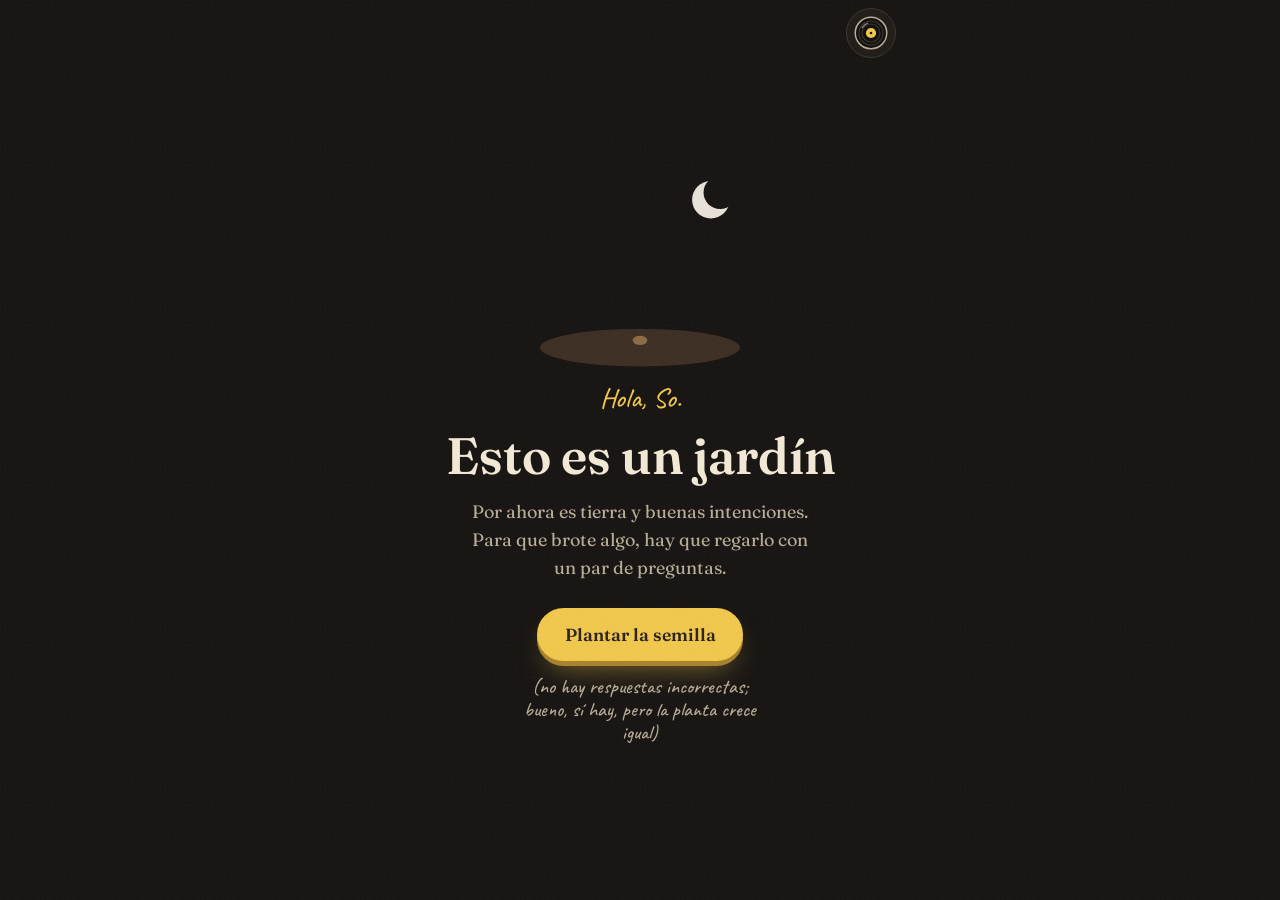
==== commit aa616638: "Etapa 6: pulido, README completo y guía de publicación - Pantallas bajas (360x640): la planta del ju" ====
--- a/index.html
+++ b/index.html
@@ -10,7 +10,7 @@
   <link rel="icon" href="assets/favicon.svg" type="image/svg+xml">
   <link rel="preconnect" href="https://fonts.googleapis.com">
   <link rel="preconnect" href="https://fonts.gstatic.com" crossorigin>
-  <link rel="stylesheet" href="https://fonts.googleapis.com/css2?family=Caveat:wght@500;700&family=Fraunces:ital,opsz,wght,SOFT@0,9..144,300..700,0..100;1,9..144,300..700,0..100&display=swap">
+  <link rel="stylesheet" href="https://fonts.googleapis.com/css2?family=Caveat:wght@500..700&family=Fraunces:opsz,wght,SOFT@9..144,400..700,100&display=swap">
   <link rel="stylesheet" href="css/estilos.css">
   <script type="module" src="js/app.js"></script>
 </head>
--- a/css/estilos.css
+++ b/css/estilos.css
@@ -68,7 +68,6 @@
   font-size: 1.0625rem;
   line-height: 1.55;
   font-optical-sizing: auto;
-  font-variation-settings: "SOFT" 60;
   -webkit-tap-highlight-color: transparent;
   overflow-x: hidden;
 }
@@ -91,7 +90,6 @@
   margin: 0;
   font-weight: 600;
   line-height: 1.08;
-  font-variation-settings: "SOFT" 100;
   text-wrap: balance;
 }
 
@@ -277,6 +275,10 @@
   transition: width .5s var(--facil);
 }
 .entrada[data-modo="pregunta"] .escena { width: min(48vw, 190px); }
+@media (max-height: 700px) {
+  .entrada[data-modo="pregunta"] .escena { width: min(36vw, 140px); }
+  .entrada { gap: .7rem; padding-top: 1rem; }
+}
 
 .escena__luna { fill: var(--blanco-flor); opacity: .92; }
 .escena__luna-sombra { fill: var(--noche); }
